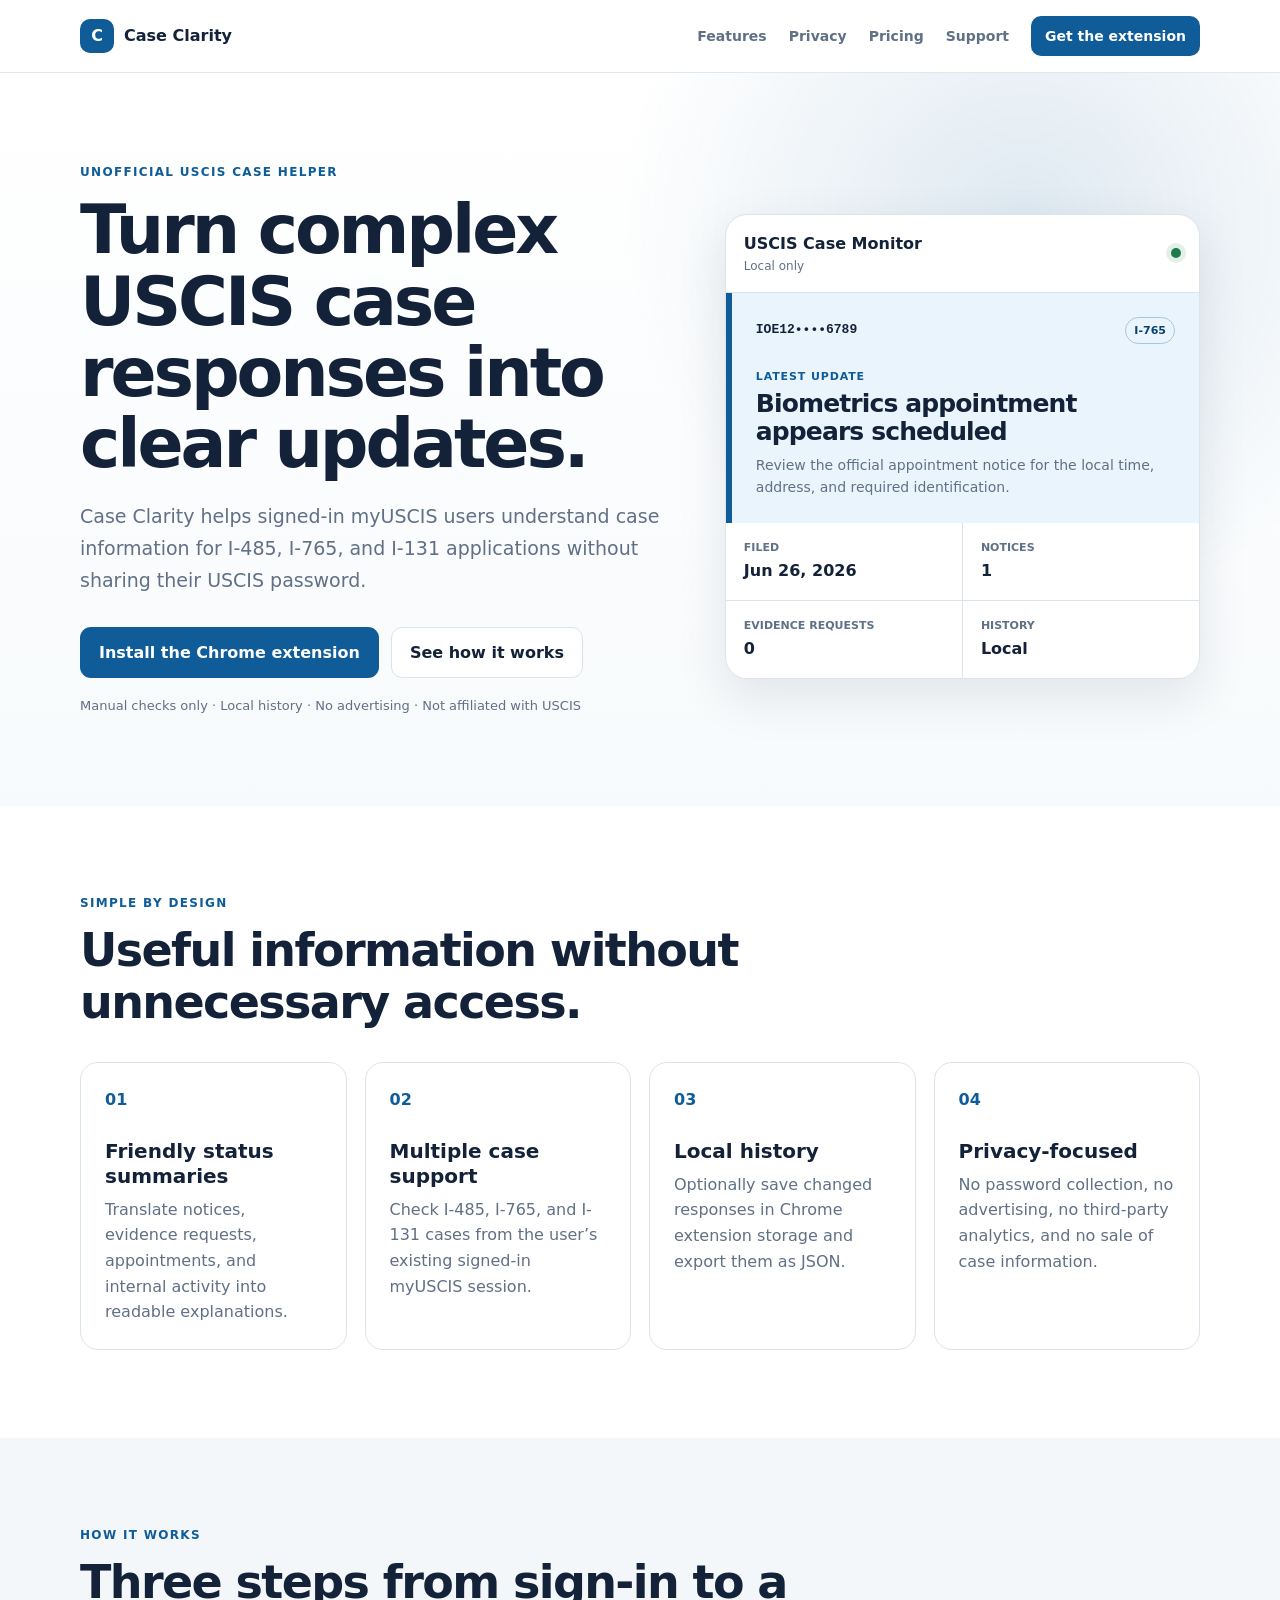
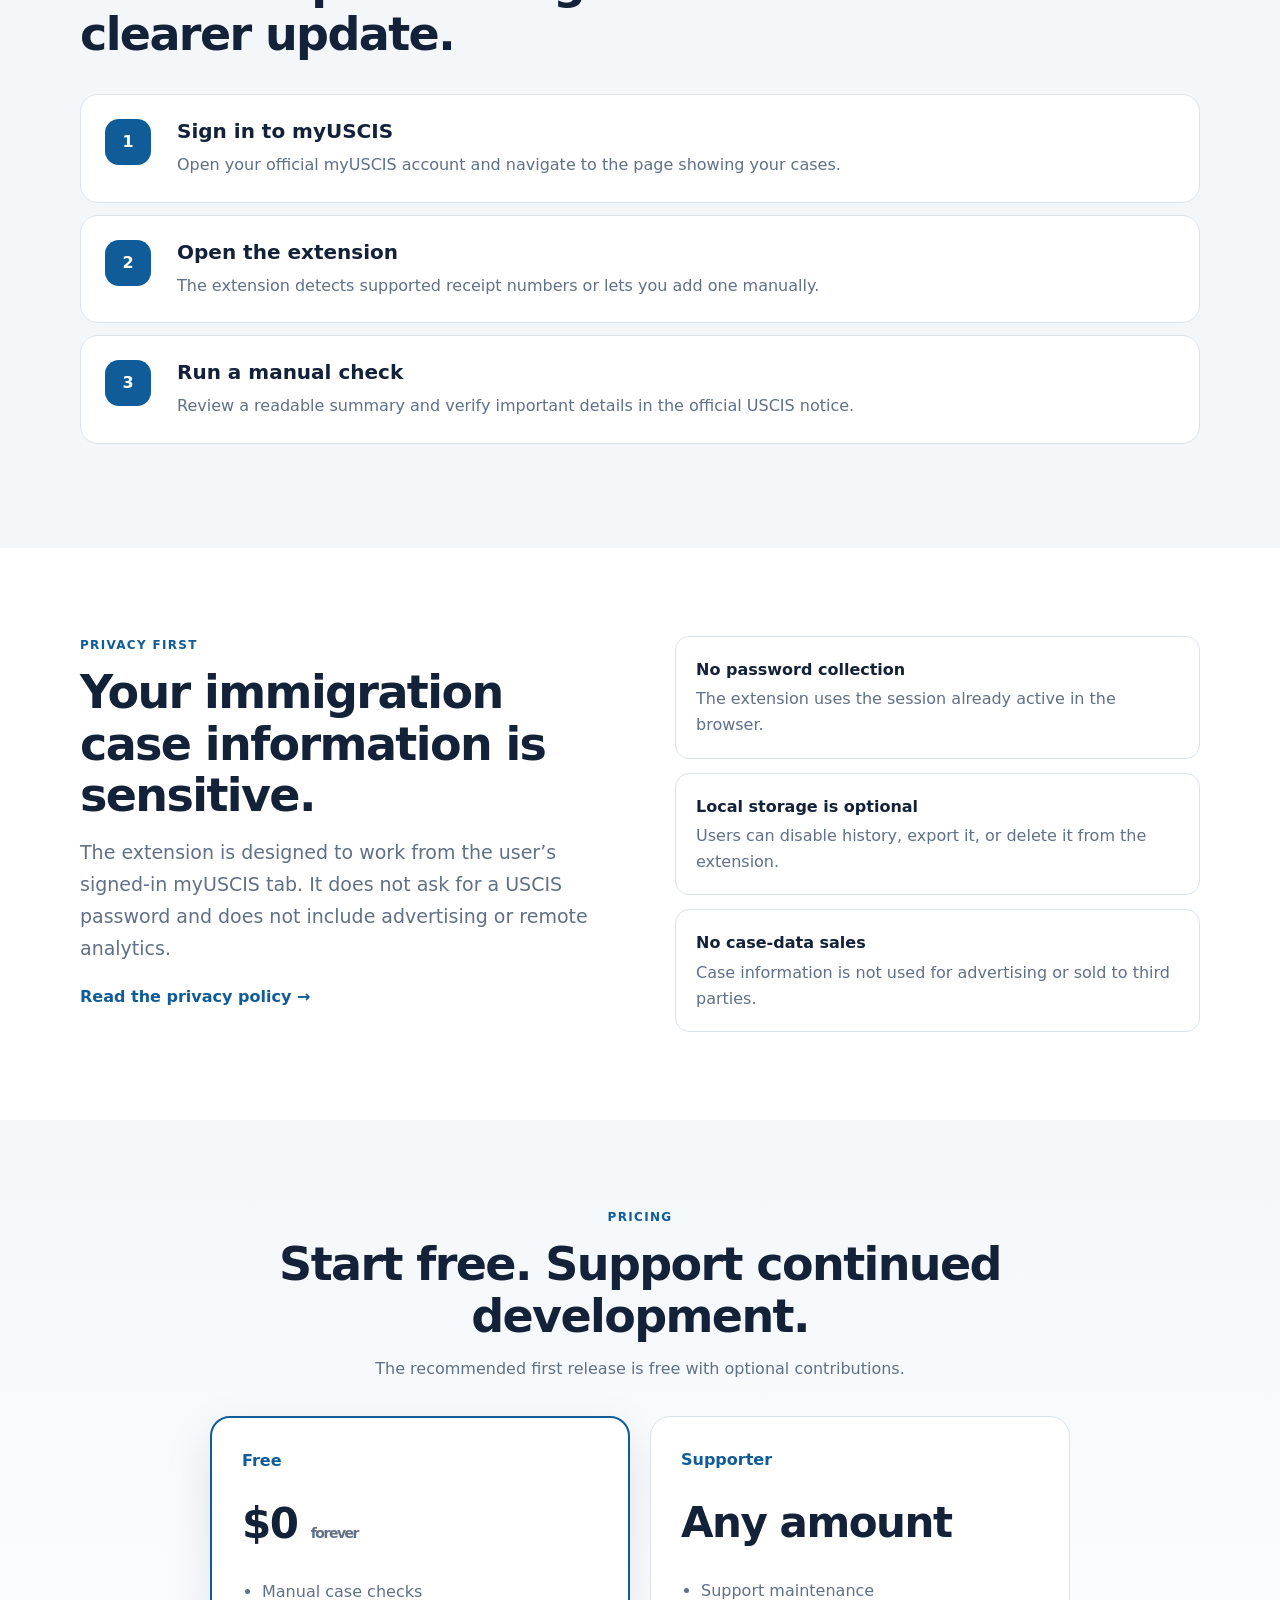
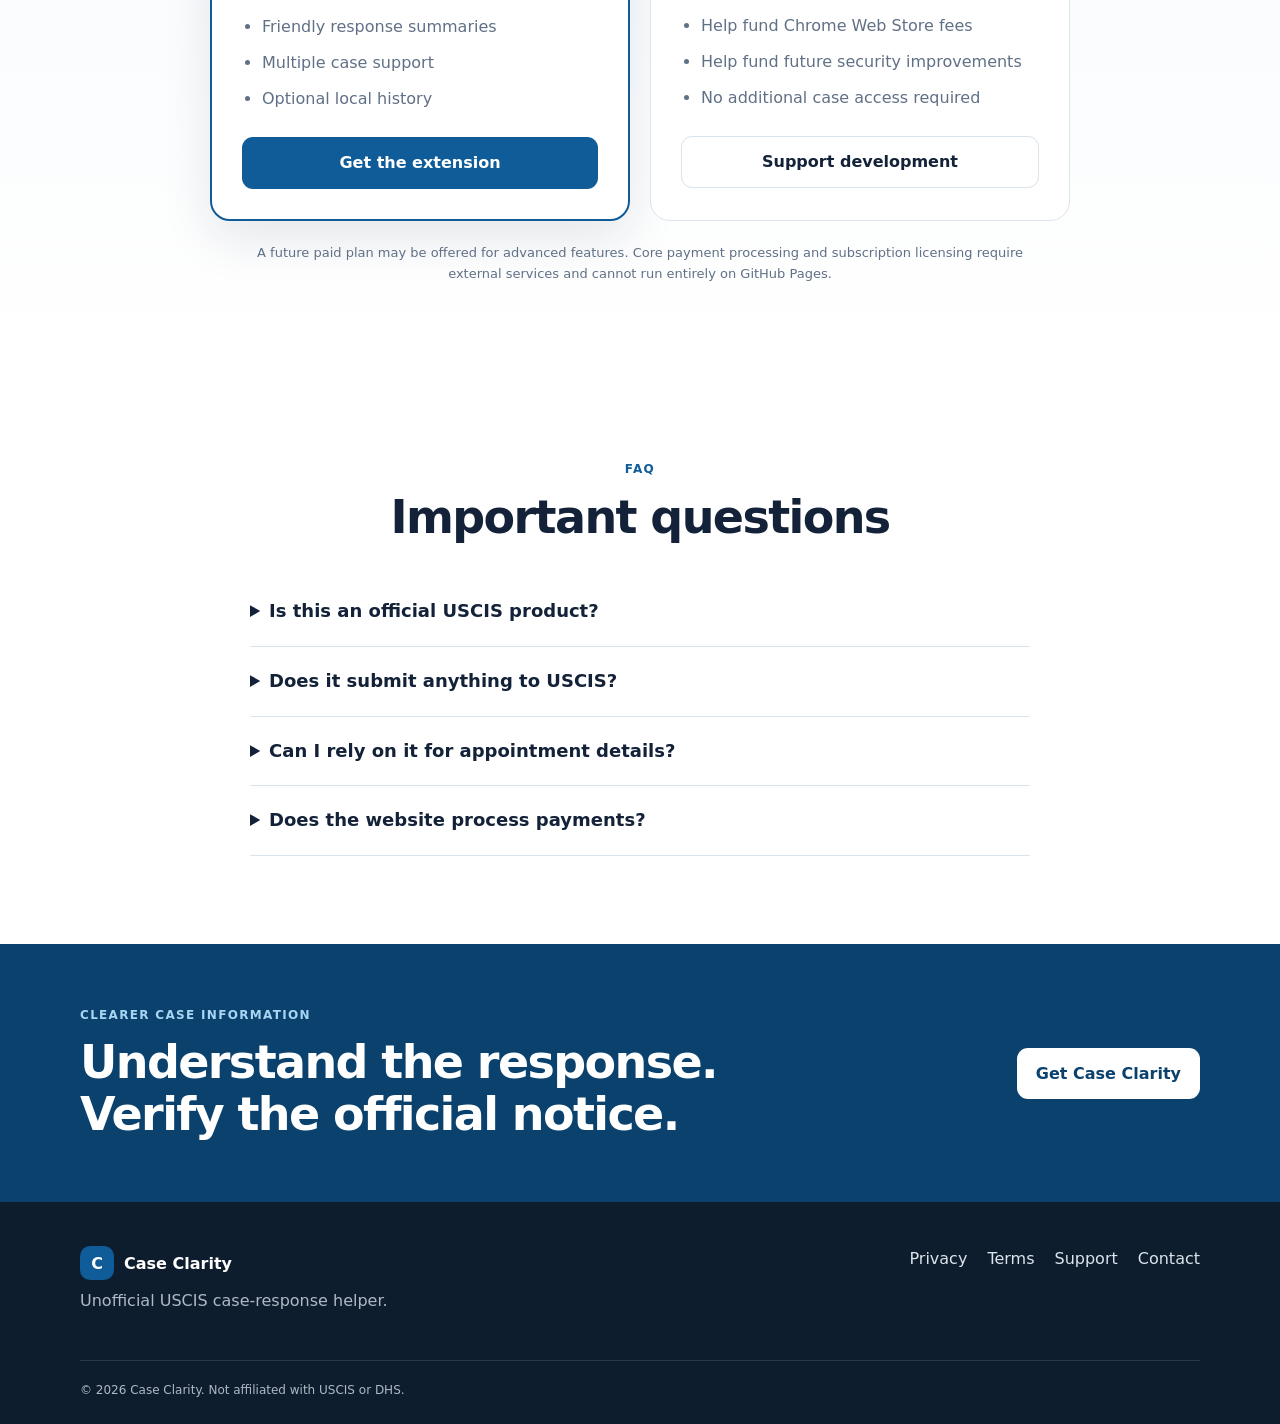
==== index.html @ 5e80f229 "Add files via upload" ====
<!doctype html>
<html lang="en">
<head>
  <meta charset="utf-8">
  <meta name="viewport" content="width=device-width,initial-scale=1">
  <meta name="description" content="A privacy-focused Chrome extension that helps users understand USCIS case API responses for I-485, I-765, and I-131 cases.">
  <meta name="theme-color" content="#0f4c81">
  <title>Case Clarity — Understand Your USCIS Case Updates</title>
  <link rel="stylesheet" href="styles.css">
</head>
<body>
  <a class="skip-link" href="#main">Skip to content</a>

  <header class="site-header">
    <div class="container nav-wrap">
      <a class="brand" href="index.html" aria-label="Case Clarity home">
        <span class="brand-mark" aria-hidden="true">C</span>
        <span>Case Clarity</span>
      </a>

      <button class="menu-button" id="menuButton" type="button" aria-expanded="false" aria-controls="siteNav">
        Menu
      </button>

      <nav class="site-nav" id="siteNav" aria-label="Primary navigation">
        <a href="#features">Features</a>
        <a href="#privacy">Privacy</a>
        <a href="#pricing">Pricing</a>
        <a href="support.html">Support</a>
        <a class="nav-cta" data-extension-url href="#">Get the extension</a>
      </nav>
    </div>
  </header>

  <main id="main">
    <section class="hero">
      <div class="container hero-grid">
        <div>
          <p class="eyebrow">Unofficial USCIS case helper</p>
          <h1>Turn complex USCIS case responses into clear updates.</h1>
          <p class="hero-copy">
            Case Clarity helps signed-in myUSCIS users understand case information
            for I-485, I-765, and I-131 applications without sharing their USCIS password.
          </p>

          <div class="hero-actions">
            <a class="button primary" data-extension-url href="#">Install the Chrome extension</a>
            <a class="button secondary" href="#how-it-works">See how it works</a>
          </div>

          <p class="trust-line">
            Manual checks only · Local history · No advertising · Not affiliated with USCIS
          </p>
        </div>

        <div class="app-preview" aria-label="Example extension status display">
          <div class="preview-header">
            <div>
              <strong>USCIS Case Monitor</strong>
              <span>Local only</span>
            </div>
            <span class="status-dot" aria-hidden="true"></span>
          </div>

          <div class="preview-case">
            <div class="preview-row">
              <span class="masked-case">IOE12••••6789</span>
              <span class="pill">I-765</span>
            </div>
            <p class="preview-label">Latest update</p>
            <h2>Biometrics appointment appears scheduled</h2>
            <p>Review the official appointment notice for the local time, address, and required identification.</p>
          </div>

          <div class="preview-details">
            <div>
              <span>Filed</span>
              <strong>Jun 26, 2026</strong>
            </div>
            <div>
              <span>Notices</span>
              <strong>1</strong>
            </div>
            <div>
              <span>Evidence requests</span>
              <strong>0</strong>
            </div>
            <div>
              <span>History</span>
              <strong>Local</strong>
            </div>
          </div>
        </div>
      </div>
    </section>

    <section class="section" id="features">
      <div class="container">
        <div class="section-heading">
          <p class="eyebrow">Simple by design</p>
          <h2>Useful information without unnecessary access.</h2>
        </div>

        <div class="feature-grid">
          <article class="feature-card">
            <span class="feature-number">01</span>
            <h3>Friendly status summaries</h3>
            <p>Translate notices, evidence requests, appointments, and internal activity into readable explanations.</p>
          </article>

          <article class="feature-card">
            <span class="feature-number">02</span>
            <h3>Multiple case support</h3>
            <p>Check I-485, I-765, and I-131 cases from the user’s existing signed-in myUSCIS session.</p>
          </article>

          <article class="feature-card">
            <span class="feature-number">03</span>
            <h3>Local history</h3>
            <p>Optionally save changed responses in Chrome extension storage and export them as JSON.</p>
          </article>

          <article class="feature-card">
            <span class="feature-number">04</span>
            <h3>Privacy-focused</h3>
            <p>No password collection, no advertising, no third-party analytics, and no sale of case information.</p>
          </article>
        </div>
      </div>
    </section>

    <section class="section muted-section" id="how-it-works">
      <div class="container">
        <div class="section-heading">
          <p class="eyebrow">How it works</p>
          <h2>Three steps from sign-in to a clearer update.</h2>
        </div>

        <ol class="steps">
          <li>
            <span>1</span>
            <div>
              <h3>Sign in to myUSCIS</h3>
              <p>Open your official myUSCIS account and navigate to the page showing your cases.</p>
            </div>
          </li>
          <li>
            <span>2</span>
            <div>
              <h3>Open the extension</h3>
              <p>The extension detects supported receipt numbers or lets you add one manually.</p>
            </div>
          </li>
          <li>
            <span>3</span>
            <div>
              <h3>Run a manual check</h3>
              <p>Review a readable summary and verify important details in the official USCIS notice.</p>
            </div>
          </li>
        </ol>
      </div>
    </section>

    <section class="section" id="privacy">
      <div class="container privacy-grid">
        <div>
          <p class="eyebrow">Privacy first</p>
          <h2>Your immigration case information is sensitive.</h2>
          <p class="large-copy">
            The extension is designed to work from the user’s signed-in myUSCIS tab.
            It does not ask for a USCIS password and does not include advertising or remote analytics.
          </p>
          <a class="text-link" href="privacy.html">Read the privacy policy →</a>
        </div>

        <div class="privacy-list">
          <div>
            <strong>No password collection</strong>
            <p>The extension uses the session already active in the browser.</p>
          </div>
          <div>
            <strong>Local storage is optional</strong>
            <p>Users can disable history, export it, or delete it from the extension.</p>
          </div>
          <div>
            <strong>No case-data sales</strong>
            <p>Case information is not used for advertising or sold to third parties.</p>
          </div>
        </div>
      </div>
    </section>

    <section class="section pricing-section" id="pricing">
      <div class="container">
        <div class="section-heading centered">
          <p class="eyebrow">Pricing</p>
          <h2>Start free. Support continued development.</h2>
          <p>The recommended first release is free with optional contributions.</p>
        </div>

        <div class="pricing-grid">
          <article class="price-card featured">
            <p class="plan-name">Free</p>
            <p class="price">$0 <span>forever</span></p>
            <ul>
              <li>Manual case checks</li>
              <li>Friendly response summaries</li>
              <li>Multiple case support</li>
              <li>Optional local history</li>
            </ul>
            <a class="button primary full" data-extension-url href="#">Get the extension</a>
          </article>

          <article class="price-card">
            <p class="plan-name">Supporter</p>
            <p class="price">Any amount</p>
            <ul>
              <li>Support maintenance</li>
              <li>Help fund Chrome Web Store fees</li>
              <li>Help fund future security improvements</li>
              <li>No additional case access required</li>
            </ul>
            <a class="button secondary full" data-donation-url href="#">Support development</a>
          </article>
        </div>

        <p class="pricing-note">
          A future paid plan may be offered for advanced features. Core payment processing
          and subscription licensing require external services and cannot run entirely on GitHub Pages.
        </p>
      </div>
    </section>

    <section class="section faq-section">
      <div class="container narrow">
        <div class="section-heading centered">
          <p class="eyebrow">FAQ</p>
          <h2>Important questions</h2>
        </div>

        <details>
          <summary>Is this an official USCIS product?</summary>
          <p>No. Case Clarity is an independent, unofficial developer tool and is not affiliated with or endorsed by USCIS or DHS.</p>
        </details>

        <details>
          <summary>Does it submit anything to USCIS?</summary>
          <p>No. The extension is designed only to read case-response information after the user manually starts a check.</p>
        </details>

        <details>
          <summary>Can I rely on it for appointment details?</summary>
          <p>No. Always use the official USCIS notice for the appointment date, local time, location, identification requirements, and legal effect.</p>
        </details>

        <details>
          <summary>Does the website process payments?</summary>
          <p>No. This GitHub Pages website links to external hosted payment or support pages configured by the site owner.</p>
        </details>
      </div>
    </section>

    <section class="final-cta">
      <div class="container final-cta-inner">
        <div>
          <p class="eyebrow">Clearer case information</p>
          <h2>Understand the response. Verify the official notice.</h2>
        </div>
        <a class="button light" data-extension-url href="#">Get Case Clarity</a>
      </div>
    </section>
  </main>

  <footer class="site-footer">
    <div class="container footer-grid">
      <div>
        <a class="brand footer-brand" href="index.html">
          <span class="brand-mark" aria-hidden="true">C</span>
          <span>Case Clarity</span>
        </a>
        <p>Unofficial USCIS case-response helper.</p>
      </div>

      <div class="footer-links">
        <a href="privacy.html">Privacy</a>
        <a href="terms.html">Terms</a>
        <a href="support.html">Support</a>
        <a data-contact-email href="#">Contact</a>
      </div>
    </div>
    <div class="container footer-bottom">
      <p>© <span id="year"></span> Case Clarity. Not affiliated with USCIS or DHS.</p>
    </div>
  </footer>

  <script src="config.js"></script>
  <script src="script.js"></script>
</body>
</html>
---- styles.css ----
:root {
  --ink: #132238;
  --muted: #607086;
  --line: #dbe3eb;
  --surface: #ffffff;
  --soft: #f4f7fa;
  --accent: #0f5c99;
  --accent-dark: #0a416d;
  --accent-light: #eaf4fc;
  --success: #1f7a4c;
  --shadow: 0 18px 50px rgba(19, 34, 56, 0.10);
  --radius: 18px;
  --max: 1120px;
}

* {
  box-sizing: border-box;
}

html {
  scroll-behavior: smooth;
}

body {
  margin: 0;
  background: var(--surface);
  color: var(--ink);
  font-family: Inter, ui-sans-serif, system-ui, -apple-system, BlinkMacSystemFont, "Segoe UI", sans-serif;
  line-height: 1.6;
}

a {
  color: inherit;
}

img {
  max-width: 100%;
}

button,
input,
textarea {
  font: inherit;
}

.container {
  width: min(calc(100% - 36px), var(--max));
  margin: 0 auto;
}

.narrow {
  max-width: 780px;
}

.skip-link {
  position: absolute;
  left: -9999px;
  top: 10px;
  z-index: 1000;
  padding: 10px 14px;
  background: var(--ink);
  color: white;
}

.skip-link:focus {
  left: 10px;
}

.site-header {
  position: sticky;
  top: 0;
  z-index: 100;
  border-bottom: 1px solid rgba(219, 227, 235, 0.85);
  background: rgba(255,255,255,0.94);
  backdrop-filter: blur(14px);
}

.nav-wrap {
  min-height: 72px;
  display: flex;
  align-items: center;
  justify-content: space-between;
  gap: 24px;
}

.brand {
  display: inline-flex;
  align-items: center;
  gap: 10px;
  text-decoration: none;
  font-weight: 800;
}

.brand-mark {
  display: grid;
  place-items: center;
  width: 34px;
  height: 34px;
  border-radius: 10px;
  background: var(--accent);
  color: white;
  font-weight: 900;
}

.site-nav {
  display: flex;
  align-items: center;
  gap: 22px;
}

.site-nav a {
  text-decoration: none;
  color: var(--muted);
  font-size: 14px;
  font-weight: 700;
}

.site-nav a:hover {
  color: var(--accent);
}

.site-nav .nav-cta {
  padding: 9px 14px;
  border-radius: 10px;
  background: var(--accent);
  color: white;
}

.menu-button {
  display: none;
  padding: 8px 11px;
  border: 1px solid var(--line);
  border-radius: 9px;
  background: white;
  color: var(--ink);
}

.hero {
  padding: 90px 0 76px;
  background:
    radial-gradient(circle at 80% 20%, rgba(15,92,153,0.13), transparent 34%),
    linear-gradient(180deg, #fff, #f7fafc);
}

.hero-grid {
  display: grid;
  grid-template-columns: 1.1fr 0.9fr;
  align-items: center;
  gap: 64px;
}

.eyebrow {
  margin: 0 0 12px;
  color: var(--accent);
  font-size: 12px;
  font-weight: 900;
  letter-spacing: 0.11em;
  text-transform: uppercase;
}

h1,
h2,
h3,
p {
  margin-top: 0;
}

h1 {
  margin-bottom: 20px;
  font-size: clamp(42px, 6vw, 68px);
  line-height: 1.05;
  letter-spacing: -0.045em;
}

h2 {
  margin-bottom: 14px;
  font-size: clamp(30px, 4vw, 46px);
  line-height: 1.12;
  letter-spacing: -0.035em;
}

h3 {
  margin-bottom: 8px;
  font-size: 20px;
  line-height: 1.25;
}

.hero-copy,
.large-copy {
  color: var(--muted);
  font-size: 19px;
  line-height: 1.7;
}

.hero-copy {
  max-width: 680px;
}

.hero-actions {
  display: flex;
  flex-wrap: wrap;
  gap: 12px;
  margin: 30px 0 18px;
}

.button {
  display: inline-flex;
  min-height: 48px;
  align-items: center;
  justify-content: center;
  padding: 12px 18px;
  border: 1px solid transparent;
  border-radius: 11px;
  text-decoration: none;
  font-weight: 800;
  transition: transform 0.15s ease, background 0.15s ease;
}

.button:hover {
  transform: translateY(-1px);
}

.button.primary {
  background: var(--accent);
  color: white;
}

.button.primary:hover {
  background: var(--accent-dark);
}

.button.secondary {
  border-color: var(--line);
  background: white;
  color: var(--ink);
}

.button.light {
  background: white;
  color: var(--accent-dark);
}

.button.full {
  width: 100%;
}

.trust-line {
  color: var(--muted);
  font-size: 13px;
}

.app-preview {
  overflow: hidden;
  border: 1px solid var(--line);
  border-radius: 22px;
  background: white;
  box-shadow: var(--shadow);
}

.preview-header {
  display: flex;
  justify-content: space-between;
  align-items: center;
  padding: 16px 18px;
  border-bottom: 1px solid var(--line);
}

.preview-header div {
  display: grid;
}

.preview-header span {
  color: var(--muted);
  font-size: 12px;
}

.status-dot {
  width: 10px;
  height: 10px;
  border-radius: 50%;
  background: var(--success);
  box-shadow: 0 0 0 5px rgba(31,122,76,0.12);
}

.preview-case {
  padding: 24px;
  background: var(--accent-light);
  border-left: 6px solid var(--accent);
}

.preview-row {
  display: flex;
  align-items: center;
  justify-content: space-between;
  gap: 12px;
}

.masked-case {
  font-family: ui-monospace, SFMono-Regular, Menlo, monospace;
  font-size: 13px;
  font-weight: 800;
}

.pill {
  padding: 4px 8px;
  border: 1px solid rgba(15,92,153,0.3);
  border-radius: 999px;
  color: var(--accent-dark);
  font-size: 11px;
  font-weight: 900;
}

.preview-label {
  margin: 24px 0 4px;
  color: var(--accent);
  font-size: 11px;
  font-weight: 900;
  letter-spacing: .08em;
  text-transform: uppercase;
}

.preview-case h2 {
  margin-bottom: 8px;
  font-size: 25px;
}

.preview-case p:last-child {
  margin-bottom: 0;
  color: var(--muted);
  font-size: 14px;
}

.preview-details {
  display: grid;
  grid-template-columns: repeat(2, 1fr);
  gap: 1px;
  background: var(--line);
}

.preview-details div {
  display: grid;
  gap: 2px;
  padding: 16px 18px;
  background: white;
}

.preview-details span {
  color: var(--muted);
  font-size: 11px;
  font-weight: 800;
  text-transform: uppercase;
}

.section {
  padding: 88px 0;
}

.muted-section {
  background: var(--soft);
}

.section-heading {
  max-width: 760px;
  margin-bottom: 34px;
}

.section-heading.centered {
  margin-right: auto;
  margin-left: auto;
  text-align: center;
}

.section-heading > p:last-child {
  color: var(--muted);
}

.feature-grid {
  display: grid;
  grid-template-columns: repeat(4, 1fr);
  gap: 18px;
}

.feature-card {
  padding: 24px;
  border: 1px solid var(--line);
  border-radius: var(--radius);
  background: white;
}

.feature-card p {
  margin-bottom: 0;
  color: var(--muted);
}

.feature-number {
  display: inline-block;
  margin-bottom: 26px;
  color: var(--accent);
  font-weight: 900;
}

.steps {
  display: grid;
  gap: 12px;
  padding: 0;
  list-style: none;
}

.steps li {
  display: grid;
  grid-template-columns: 54px 1fr;
  gap: 18px;
  padding: 24px;
  border: 1px solid var(--line);
  border-radius: var(--radius);
  background: white;
}

.steps li > span {
  display: grid;
  place-items: center;
  width: 46px;
  height: 46px;
  border-radius: 14px;
  background: var(--accent);
  color: white;
  font-weight: 900;
}

.steps p {
  margin-bottom: 0;
  color: var(--muted);
}

.privacy-grid {
  display: grid;
  grid-template-columns: 1fr 1fr;
  gap: 70px;
  align-items: start;
}

.text-link {
  color: var(--accent);
  font-weight: 800;
  text-decoration: none;
}

.privacy-list {
  display: grid;
  gap: 14px;
}

.privacy-list > div {
  padding: 20px;
  border: 1px solid var(--line);
  border-radius: 14px;
}

.privacy-list p {
  margin: 4px 0 0;
  color: var(--muted);
}

.pricing-section {
  background: linear-gradient(180deg, #f4f8fb, white);
}

.pricing-grid {
  display: grid;
  grid-template-columns: repeat(2, minmax(0, 420px));
  justify-content: center;
  gap: 20px;
}

.price-card {
  padding: 30px;
  border: 1px solid var(--line);
  border-radius: 20px;
  background: white;
}

.price-card.featured {
  border: 2px solid var(--accent);
  box-shadow: var(--shadow);
}

.plan-name {
  color: var(--accent);
  font-weight: 900;
}

.price {
  margin-bottom: 22px;
  font-size: 42px;
  font-weight: 900;
  letter-spacing: -0.035em;
}

.price span {
  color: var(--muted);
  font-size: 14px;
  font-weight: 700;
}

.price-card ul {
  display: grid;
  gap: 10px;
  padding-left: 20px;
  margin-bottom: 26px;
  color: var(--muted);
}

.pricing-note {
  max-width: 780px;
  margin: 22px auto 0;
  color: var(--muted);
  text-align: center;
  font-size: 13px;
}

.faq-section details {
  padding: 20px 0;
  border-bottom: 1px solid var(--line);
}

.faq-section summary {
  cursor: pointer;
  font-size: 18px;
  font-weight: 800;
}

.faq-section details p {
  margin: 12px 0 0;
  color: var(--muted);
}

.final-cta {
  padding: 62px 0;
  background: var(--accent-dark);
  color: white;
}

.final-cta-inner {
  display: flex;
  align-items: center;
  justify-content: space-between;
  gap: 28px;
}

.final-cta h2 {
  margin-bottom: 0;
  max-width: 760px;
}

.final-cta .eyebrow {
  color: #a9d5f5;
}

.site-footer {
  padding: 44px 0 24px;
  background: #0e1d2d;
  color: white;
}

.footer-grid {
  display: flex;
  justify-content: space-between;
  gap: 30px;
}

.footer-brand {
  margin-bottom: 8px;
}

.site-footer p {
  color: #aeb9c5;
}

.footer-links {
  display: flex;
  flex-wrap: wrap;
  gap: 20px;
}

.footer-links a {
  color: #dce4ec;
  text-decoration: none;
}

.footer-bottom {
  margin-top: 30px;
  padding-top: 20px;
  border-top: 1px solid rgba(255,255,255,0.12);
}

.footer-bottom p {
  margin: 0;
  font-size: 12px;
}

.page-hero {
  padding: 72px 0 42px;
  background: var(--soft);
}

.page-hero h1 {
  max-width: 800px;
  font-size: clamp(38px, 5vw, 58px);
}

.content-section {
  padding: 56px 0 86px;
}

.prose {
  max-width: 820px;
}

.prose h2 {
  margin-top: 42px;
  font-size: 28px;
}

.prose h3 {
  margin-top: 28px;
}

.prose p,
.prose li {
  color: var(--muted);
}

.prose a {
  color: var(--accent);
}

.support-card {
  padding: 28px;
  border: 1px solid var(--line);
  border-radius: var(--radius);
  background: var(--soft);
}

.support-card + .support-card {
  margin-top: 18px;
}

.notice-box {
  margin: 24px 0;
  padding: 18px;
  border-left: 5px solid var(--accent);
  background: var(--accent-light);
}

.notice-box p {
  margin: 0;
}

@media (max-width: 900px) {
  .hero-grid,
  .privacy-grid {
    grid-template-columns: 1fr;
    gap: 40px;
  }

  .feature-grid {
    grid-template-columns: repeat(2, 1fr);
  }

  .hero {
    padding-top: 64px;
  }
}

@media (max-width: 720px) {
  .menu-button {
    display: inline-flex;
  }

  .site-nav {
    position: absolute;
    top: 72px;
    left: 18px;
    right: 18px;
    display: none;
    flex-direction: column;
    align-items: stretch;
    padding: 16px;
    border: 1px solid var(--line);
    border-radius: 14px;
    background: white;
    box-shadow: var(--shadow);
  }

  .site-nav.open {
    display: flex;
  }

  .site-nav .nav-cta {
    text-align: center;
  }

  .feature-grid,
  .pricing-grid {
    grid-template-columns: 1fr;
  }

  .section {
    padding: 64px 0;
  }

  .final-cta-inner,
  .footer-grid {
    align-items: flex-start;
    flex-direction: column;
  }

  .hero-actions {
    flex-direction: column;
  }

  .hero-actions .button,
  .final-cta .button {
    width: 100%;
  }
}

@media (prefers-reduced-motion: reduce) {
  html {
    scroll-behavior: auto;
  }

  .button {
    transition: none;
  }
}
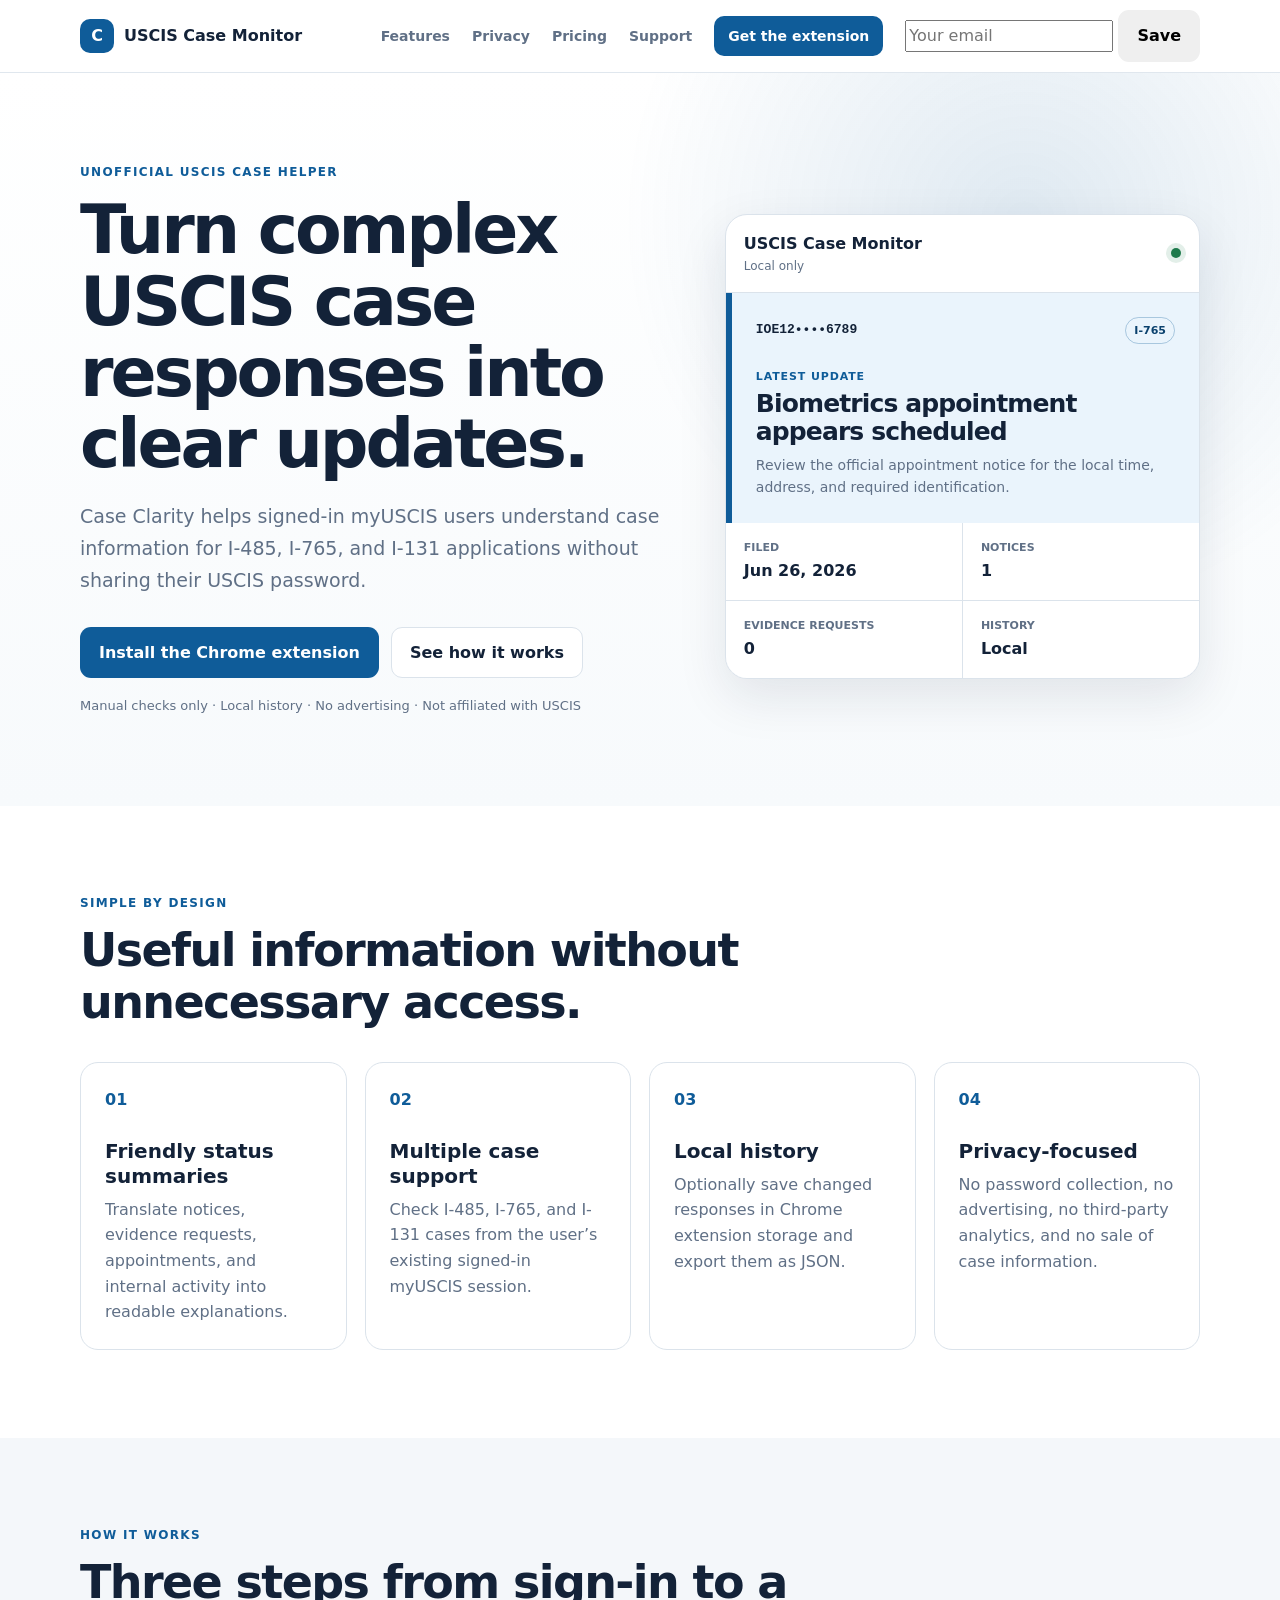
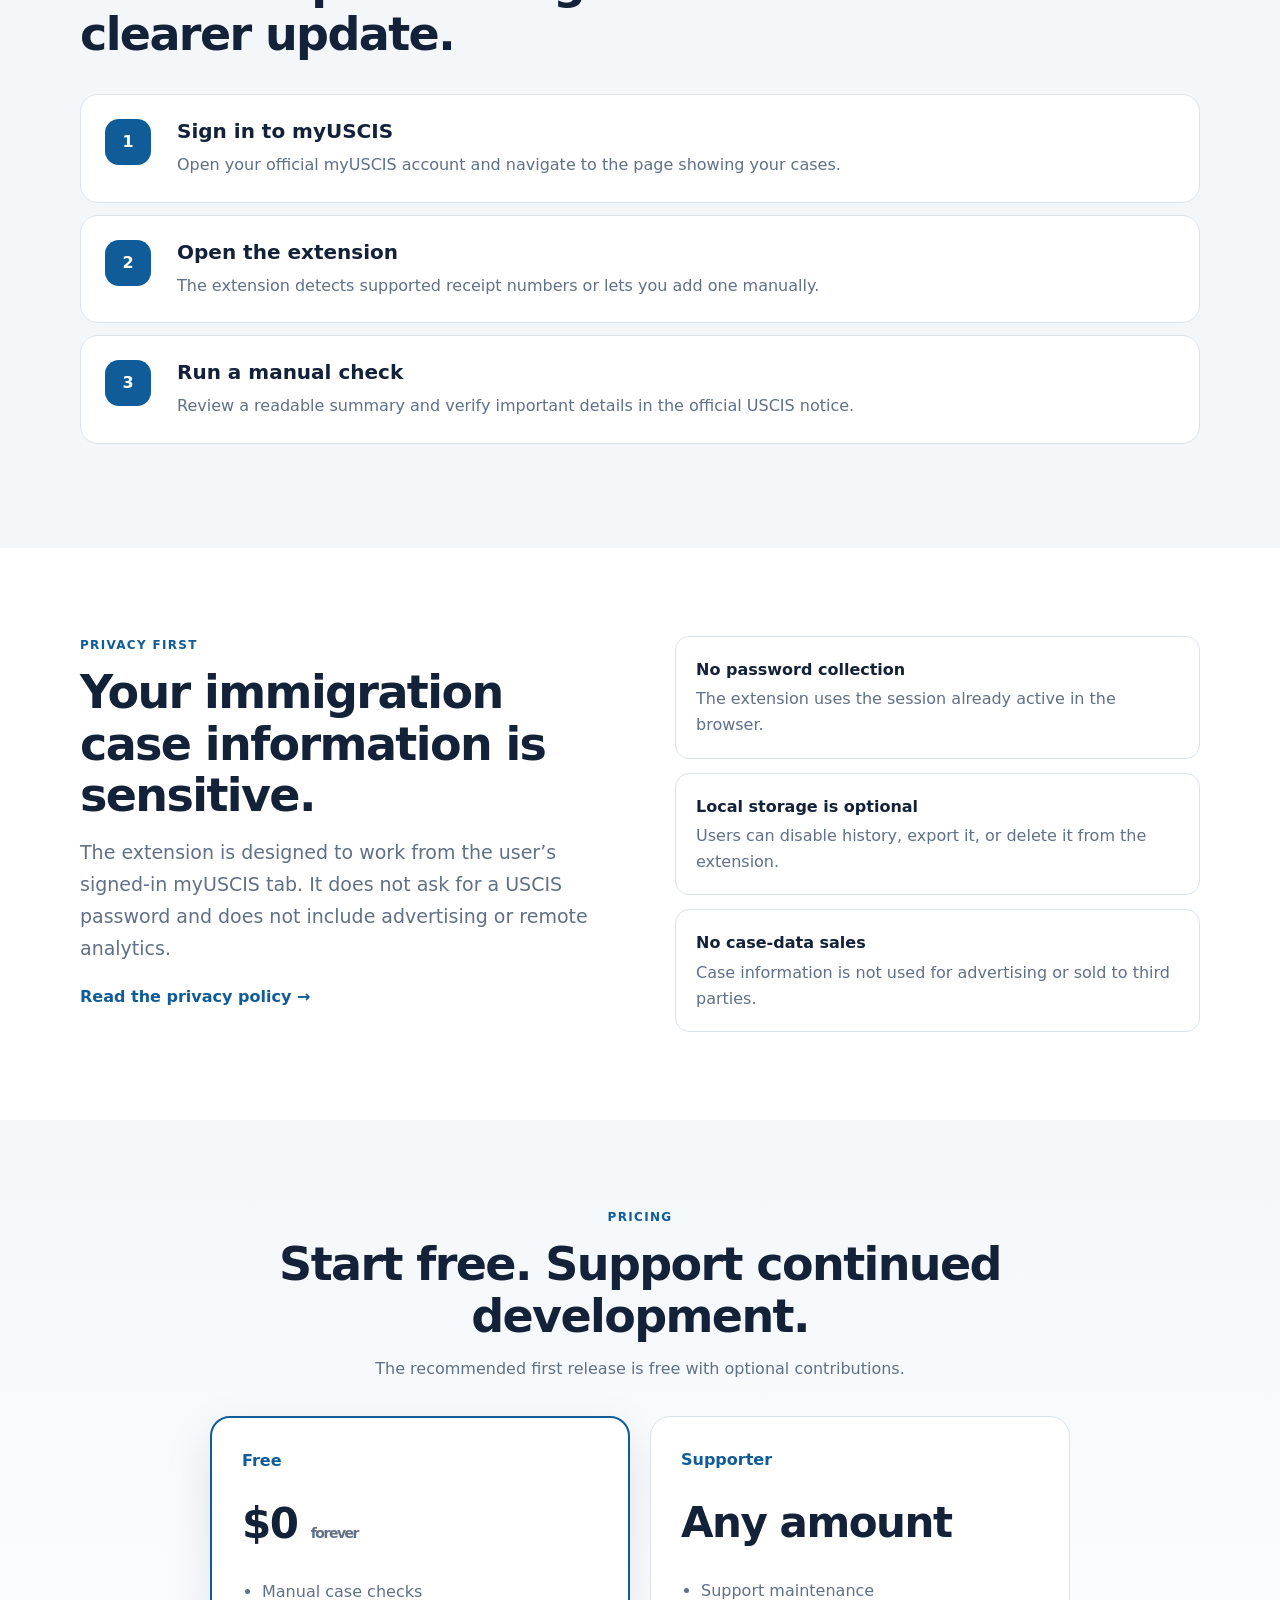
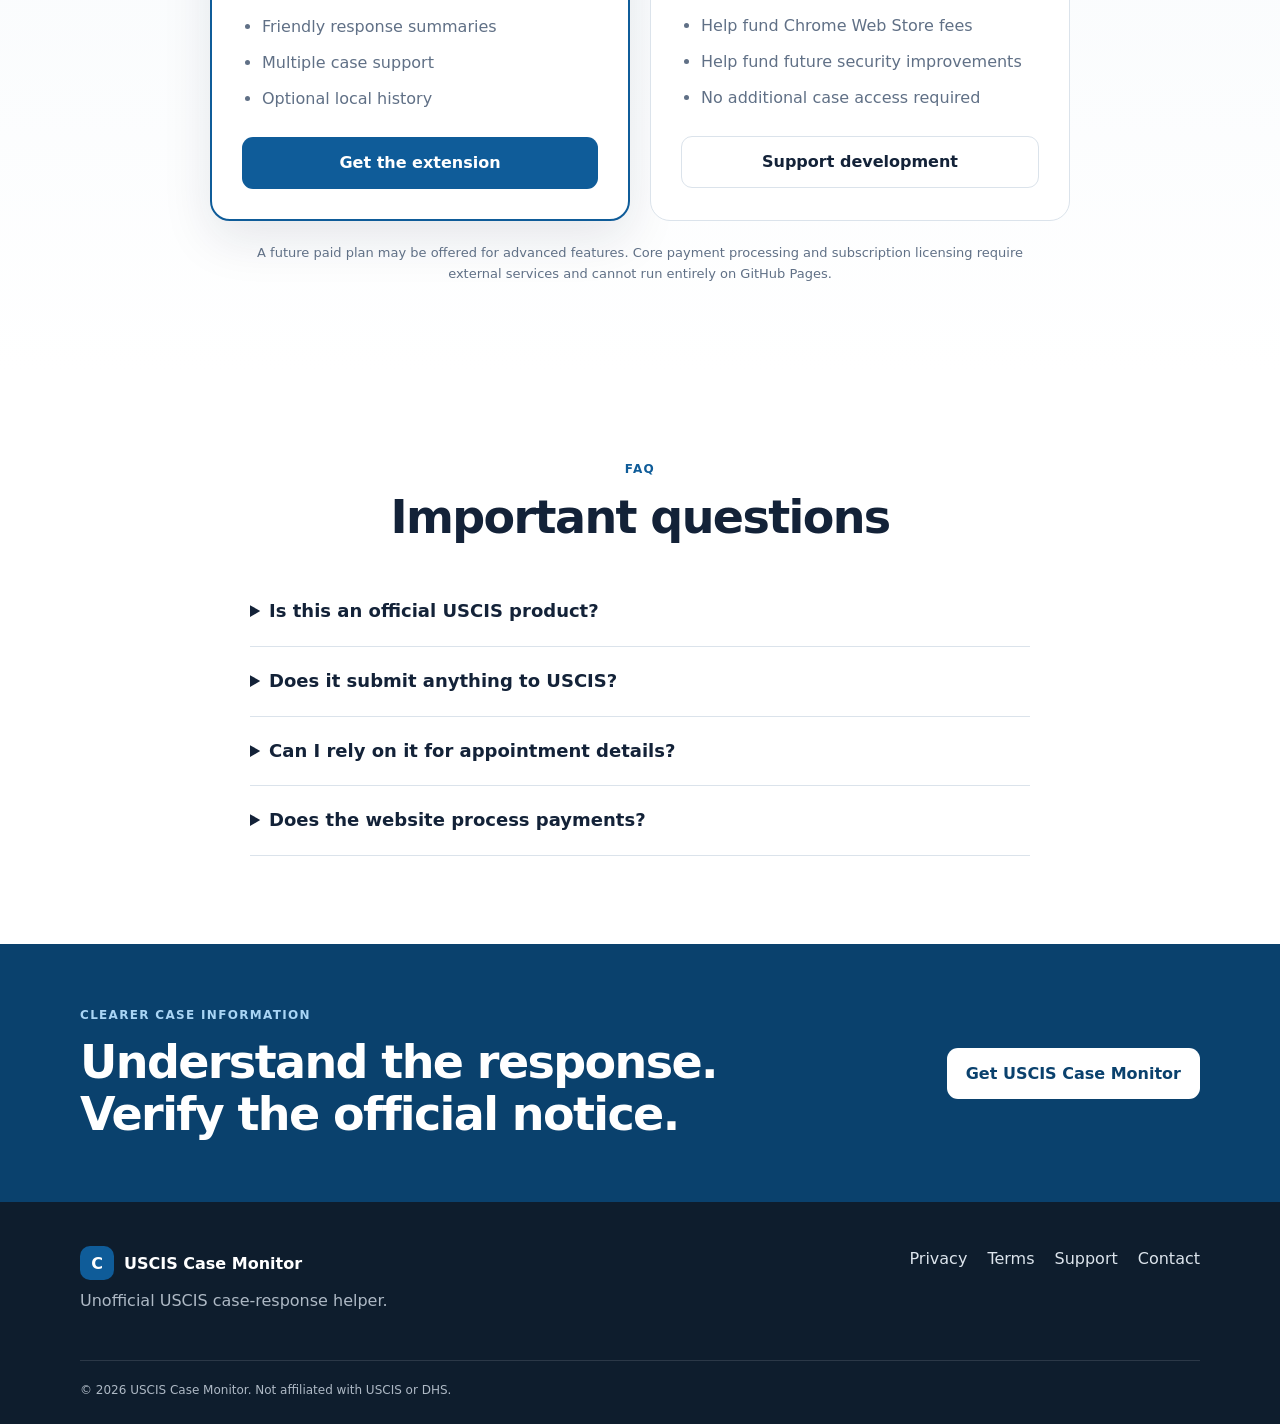
==== commit a17a834c: "Rename product to USCIS Case Monitor; add email signup UI (client-side) Co-authored-by: Copilot App " ====
--- a/index.html
+++ b/index.html
@@ -5,7 +5,7 @@
   <meta name="viewport" content="width=device-width,initial-scale=1">
   <meta name="description" content="A privacy-focused Chrome extension that helps users understand USCIS case API responses for I-485, I-765, and I-131 cases.">
   <meta name="theme-color" content="#0f4c81">
-  <title>Case Clarity — Understand Your USCIS Case Updates</title>
+  <title>USCIS Case Monitor — Understand Your USCIS Case Updates</title>
   <link rel="stylesheet" href="styles.css">
 </head>
 <body>
@@ -13,9 +13,9 @@
 
   <header class="site-header">
     <div class="container nav-wrap">
-      <a class="brand" href="index.html" aria-label="Case Clarity home">
+      <a class="brand" href="index.html" aria-label="USCIS Case Monitor home">
         <span class="brand-mark" aria-hidden="true">C</span>
-        <span>Case Clarity</span>
+        <span>USCIS Case Monitor</span>
       </a>
 
       <button class="menu-button" id="menuButton" type="button" aria-expanded="false" aria-controls="siteNav">
@@ -28,6 +28,10 @@
         <a href="#pricing">Pricing</a>
         <a href="support.html">Support</a>
         <a class="nav-cta" data-extension-url href="#">Get the extension</a>
+        <form id="emailForm" class="email-form" onsubmit="return false;">
+          <input type="email" id="emailInput" placeholder="Your email" aria-label="Email for updates">
+          <button id="saveEmailBtn" class="button">Save</button>
+        </form>
       </nav>
     </div>
   </header>
@@ -267,7 +271,7 @@
           <p class="eyebrow">Clearer case information</p>
           <h2>Understand the response. Verify the official notice.</h2>
         </div>
-        <a class="button light" data-extension-url href="#">Get Case Clarity</a>
+        <a class="button light" data-extension-url href="#">Get USCIS Case Monitor</a>
       </div>
     </section>
   </main>
@@ -277,7 +281,7 @@
       <div>
         <a class="brand footer-brand" href="index.html">
           <span class="brand-mark" aria-hidden="true">C</span>
-          <span>Case Clarity</span>
+          <span>USCIS Case Monitor</span>
         </a>
         <p>Unofficial USCIS case-response helper.</p>
       </div>
@@ -290,7 +294,7 @@
       </div>
     </div>
     <div class="container footer-bottom">
-      <p>© <span id="year"></span> Case Clarity. Not affiliated with USCIS or DHS.</p>
+    <p>© <span id="year"></span> USCIS Case Monitor. Not affiliated with USCIS or DHS.</p>
     </div>
   </footer>
 
